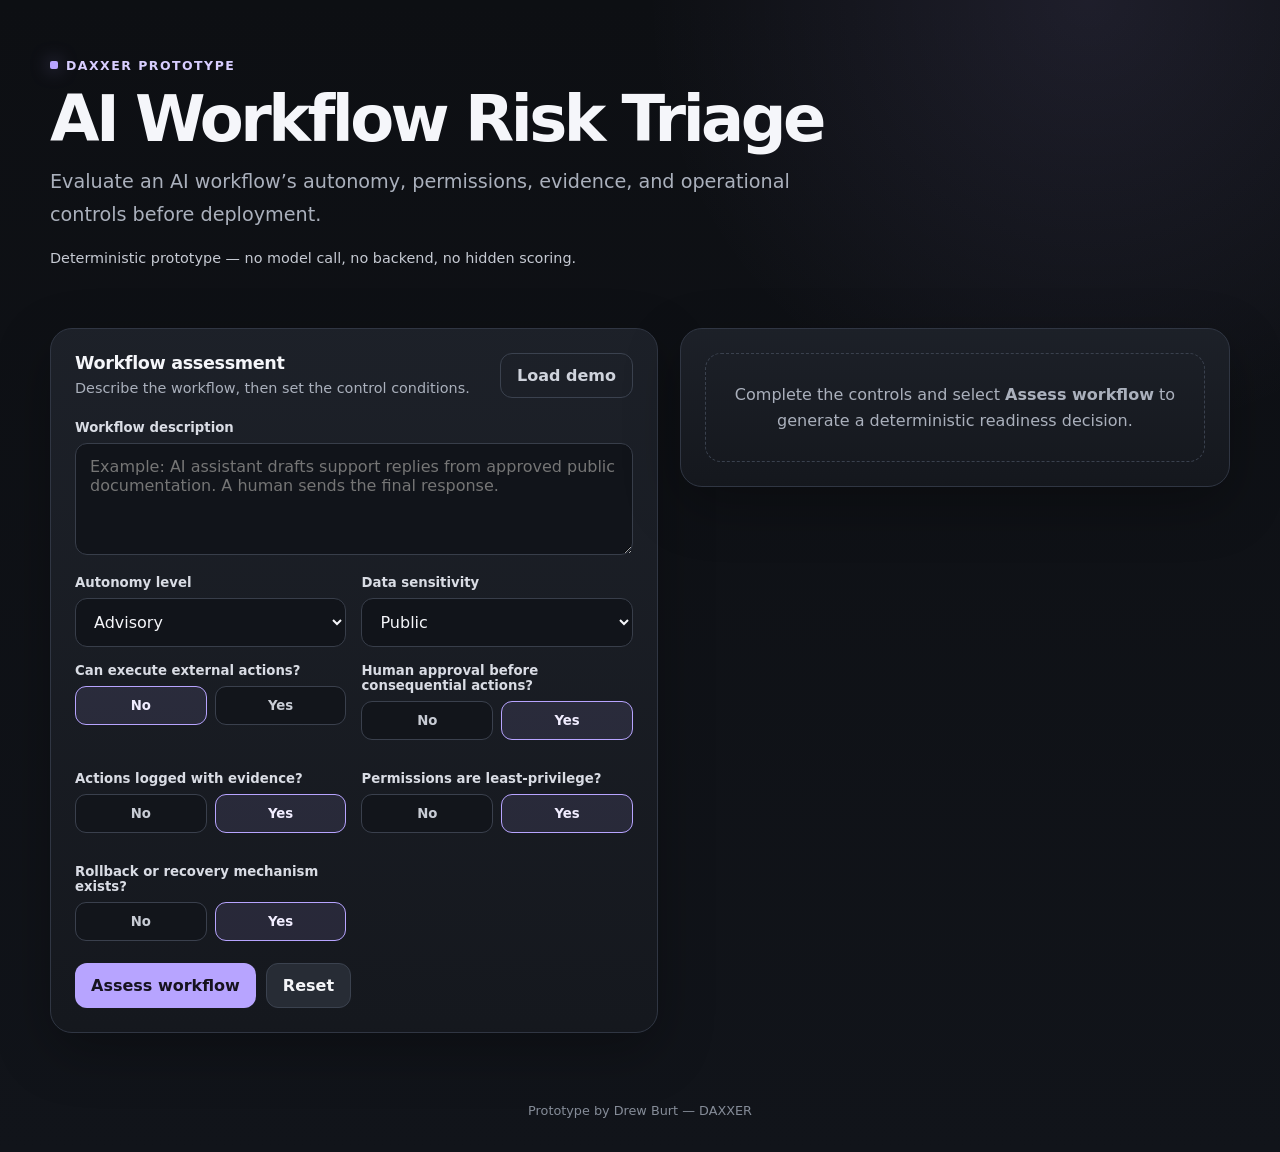
==== ai-workflow-risk-triage.html @ 96ed8adc "feat: add AI workflow risk triage prototype" ====
<!doctype html>
<html lang="en">
<head>
  <meta charset="utf-8" />
  <meta name="viewport" content="width=device-width, initial-scale=1" />
  <title>AI Workflow Risk Triage | DAXXER</title>
  <meta name="description" content="A deterministic prototype for evaluating AI workflow autonomy, permissions, evidence, and operational controls." />
  <style>
    :root{
      --bg:#0f1115;--panel:#171a20;--panel-2:#1e222a;--line:#303643;
      --text:#f5f6fa;--muted:#aab0bc;--lav:#b7a4ff;--lav-2:#d8ceff;
      --allow:#2f9e75;--review:#b88a2b;--halt:#9f3f52;--shadow:0 18px 55px rgba(0,0,0,.28)
    }
    *{box-sizing:border-box}
    html{scroll-behavior:smooth}
    body{
      margin:0;background:
      radial-gradient(circle at 85% 0%,rgba(183,164,255,.10),transparent 28%),
      linear-gradient(180deg,#0d0f13 0%,#11141a 100%);
      color:var(--text);font-family:Inter,ui-sans-serif,system-ui,-apple-system,BlinkMacSystemFont,"Segoe UI",sans-serif;
      min-height:100vh
    }
    .shell{width:min(1180px,calc(100% - 32px));margin:0 auto}
    header{padding:54px 0 26px}
    .eyebrow{display:inline-flex;gap:8px;align-items:center;color:var(--lav-2);font-size:.78rem;font-weight:800;letter-spacing:.12em;text-transform:uppercase}
    .dot{width:8px;height:8px;border-radius:2px;background:var(--lav);box-shadow:0 0 18px rgba(183,164,255,.5)}
    h1{font-size:clamp(2.25rem,5vw,4.9rem);line-height:.96;letter-spacing:-.055em;margin:16px 0 16px;max-width:850px}
    .lead{color:var(--muted);font-size:clamp(1rem,2vw,1.2rem);line-height:1.7;max-width:820px;margin:0}
    .notice{margin-top:18px;color:#c6cad3;font-size:.9rem}
    main{display:grid;grid-template-columns:minmax(0,1.05fr) minmax(340px,.95fr);gap:22px;padding:22px 0 70px}
    .card{background:linear-gradient(180deg,rgba(29,33,41,.98),rgba(21,24,30,.98));border:1px solid var(--line);border-radius:22px;box-shadow:var(--shadow)}
    .form-card{padding:24px}
    .result-card{padding:24px;position:sticky;top:18px;align-self:start}
    .section-head{display:flex;align-items:flex-start;justify-content:space-between;gap:16px;margin-bottom:20px}
    .section-head h2{font-size:1.1rem;margin:0 0 5px;letter-spacing:-.02em}
    .section-head p{margin:0;color:var(--muted);font-size:.9rem;line-height:1.5}
    label{display:block;color:#d9dce4;font-size:.83rem;font-weight:750;margin-bottom:8px}
    textarea,select{
      width:100%;border:1px solid #383e4a;background:#11141a;color:var(--text);border-radius:12px;
      padding:13px 14px;font:inherit;outline:none;transition:.18s border-color,.18s box-shadow
    }
    textarea{min-height:112px;resize:vertical}
    textarea:focus,select:focus{border-color:var(--lav);box-shadow:0 0 0 3px rgba(183,164,255,.12)}
    .grid{display:grid;grid-template-columns:1fr 1fr;gap:15px}
    .field{margin-bottom:16px}
    .toggle-row{display:grid;grid-template-columns:repeat(2,1fr);gap:8px}
    .toggle-row input{position:absolute;opacity:0;pointer-events:none}
    .toggle-row label{
      margin:0;padding:11px 12px;text-align:center;border:1px solid #3a404d;border-radius:11px;background:#12151b;
      color:#c8ccd5;cursor:pointer;transition:.16s
    }
    .toggle-row input:checked + label{border-color:var(--lav);background:rgba(183,164,255,.11);color:#f1edff}
    .actions{display:flex;gap:10px;flex-wrap:wrap;margin-top:6px}
    button{appearance:none;border:0;border-radius:12px;padding:12px 16px;font:inherit;font-weight:800;cursor:pointer;transition:.16s transform,.16s opacity,.16s background}
    button:hover{transform:translateY(-1px)}
    .primary{background:var(--lav);color:#17131f}
    .secondary{background:#272c35;color:#f4f5f8;border:1px solid #3b424f}
    .ghost{background:transparent;color:#cfd3dc;border:1px solid #3b424f}
    .score-wrap{display:grid;grid-template-columns:112px 1fr;gap:18px;align-items:center;margin:12px 0 22px}
    .score-ring{
      width:112px;height:112px;border-radius:50%;display:grid;place-items:center;
      background:conic-gradient(var(--lav) calc(var(--score) * 1%),#2a2f38 0);position:relative
    }
    .score-ring:before{content:"";position:absolute;inset:10px;background:#15181e;border-radius:50%}
    .score-number{position:relative;z-index:1;text-align:center}
    .score-number strong{display:block;font-size:1.8rem;line-height:1}
    .score-number span{font-size:.72rem;color:var(--muted)}
    .decision{font-size:clamp(1.8rem,4vw,3rem);font-weight:900;letter-spacing:-.04em;margin:0}
    .decision-sub{color:var(--muted);line-height:1.55;margin:7px 0 0;font-size:.92rem}
    .badge{display:inline-flex;align-items:center;border:1px solid currentColor;border-radius:999px;padding:6px 9px;font-size:.74rem;font-weight:850;letter-spacing:.08em;margin-bottom:10px}
    .allow{color:#67d2a9}.review{color:#e2b75f}.halt{color:#df7186}
    .divider{height:1px;background:var(--line);margin:22px 0}
    .list h3{font-size:.86rem;text-transform:uppercase;letter-spacing:.09em;color:#c9cdda;margin:0 0 12px}
    .item{padding:12px 13px;border:1px solid #313744;background:#12151a;border-radius:12px;margin-bottom:9px;line-height:1.5;font-size:.9rem;color:#dfe2e8}
    .item strong{color:#fff}
    .empty{border:1px dashed #3a414e;border-radius:16px;padding:28px 18px;color:var(--muted);text-align:center;line-height:1.6}
    .logic{margin-top:14px;color:#8f96a3;font-size:.78rem;line-height:1.55}
    footer{padding:0 0 34px;color:#858c98;font-size:.8rem;text-align:center}
    @media(max-width:880px){
      main{grid-template-columns:1fr}
      .result-card{position:static}
    }
    @media(max-width:600px){
      .shell{width:min(100% - 20px,1180px)}
      header{padding-top:34px}
      .grid{grid-template-columns:1fr}
      .form-card,.result-card{padding:18px;border-radius:18px}
      .score-wrap{grid-template-columns:92px 1fr}
      .score-ring{width:92px;height:92px}
    }
  </style>
</head>
<body>
  <div class="shell">
    <header>
      <div class="eyebrow"><span class="dot"></span>DAXXER Prototype</div>
      <h1>AI Workflow Risk Triage</h1>
      <p class="lead">Evaluate an AI workflow’s autonomy, permissions, evidence, and operational controls before deployment.</p>
      <p class="notice">Deterministic prototype — no model call, no backend, no hidden scoring.</p>
    </header>

    <main>
      <section class="card form-card" aria-labelledby="assessment-title">
        <div class="section-head">
          <div>
            <h2 id="assessment-title">Workflow assessment</h2>
            <p>Describe the workflow, then set the control conditions.</p>
          </div>
          <button class="ghost" id="demoBtn" type="button">Load demo</button>
        </div>

        <div class="field">
          <label for="description">Workflow description</label>
          <textarea id="description" placeholder="Example: AI assistant drafts support replies from approved public documentation. A human sends the final response."></textarea>
        </div>

        <div class="grid">
          <div class="field">
            <label for="autonomy">Autonomy level</label>
            <select id="autonomy">
              <option value="advisory">Advisory</option>
              <option value="assisted">Assisted</option>
              <option value="autonomous">Autonomous</option>
            </select>
          </div>
          <div class="field">
            <label for="sensitivity">Data sensitivity</label>
            <select id="sensitivity">
              <option value="public">Public</option>
              <option value="internal">Internal</option>
              <option value="confidential">Confidential</option>
              <option value="restricted">Restricted</option>
            </select>
          </div>
        </div>

        <div class="grid">
          <div class="field" data-name="external">
            <label>Can execute external actions?</label>
            <div class="toggle-row">
              <input id="external-no" type="radio" name="external" value="no" checked><label for="external-no">No</label>
              <input id="external-yes" type="radio" name="external" value="yes"><label for="external-yes">Yes</label>
            </div>
          </div>
          <div class="field" data-name="approval">
            <label>Human approval before consequential actions?</label>
            <div class="toggle-row">
              <input id="approval-no" type="radio" name="approval" value="no"><label for="approval-no">No</label>
              <input id="approval-yes" type="radio" name="approval" value="yes" checked><label for="approval-yes">Yes</label>
            </div>
          </div>
          <div class="field" data-name="logging">
            <label>Actions logged with evidence?</label>
            <div class="toggle-row">
              <input id="logging-no" type="radio" name="logging" value="no"><label for="logging-no">No</label>
              <input id="logging-yes" type="radio" name="logging" value="yes" checked><label for="logging-yes">Yes</label>
            </div>
          </div>
          <div class="field" data-name="least">
            <label>Permissions are least-privilege?</label>
            <div class="toggle-row">
              <input id="least-no" type="radio" name="least" value="no"><label for="least-no">No</label>
              <input id="least-yes" type="radio" name="least" value="yes" checked><label for="least-yes">Yes</label>
            </div>
          </div>
          <div class="field" data-name="rollback">
            <label>Rollback or recovery mechanism exists?</label>
            <div class="toggle-row">
              <input id="rollback-no" type="radio" name="rollback" value="no"><label for="rollback-no">No</label>
              <input id="rollback-yes" type="radio" name="rollback" value="yes" checked><label for="rollback-yes">Yes</label>
            </div>
          </div>
        </div>

        <div class="actions">
          <button class="primary" id="assessBtn" type="button">Assess workflow</button>
          <button class="secondary" id="resetBtn" type="button">Reset</button>
        </div>
      </section>

      <aside class="card result-card" aria-live="polite">
        <div id="emptyState" class="empty">
          Complete the controls and select <strong>Assess workflow</strong> to generate a deterministic readiness decision.
        </div>

        <div id="resultState" hidden>
          <div class="score-wrap">
            <div class="score-ring" id="scoreRing" style="--score:0">
              <div class="score-number"><strong id="scoreValue">0</strong><span>READINESS</span></div>
            </div>
            <div>
              <div class="badge review" id="decisionBadge">REVIEW</div>
              <p class="decision" id="decisionText">REVIEW</p>
              <p class="decision-sub" id="decisionSummary"></p>
            </div>
          </div>

          <div class="divider"></div>

          <div class="list">
            <h3>Why this decision?</h3>
            <div id="findings"></div>
          </div>

          <div class="divider"></div>

          <div class="list">
            <h3>Recommended controls</h3>
            <div id="controls"></div>
          </div>

          <p class="logic">Scoring begins at 100 and applies explicit penalties for higher autonomy, sensitive data, external action capability, and missing controls. Hard-stop combinations override the numeric score.</p>
        </div>
      </aside>
    </main>

    <footer>Prototype by Drew Burt — DAXXER</footer>
  </div>

  <script>
    const $ = (id) => document.getElementById(id);
    const selected = (name) => document.querySelector('input[name="' + name + '"]:checked').value;
    const setRadio = (name, value) => { document.querySelector('input[name="' + name + '"][value="' + value + '"]').checked = true; };

    function assess() {
      const state = {
        description: $("description").value.trim(),
        autonomy: $("autonomy").value,
        sensitivity: $("sensitivity").value,
        external: selected("external"),
        approval: selected("approval"),
        logging: selected("logging"),
        least: selected("least"),
        rollback: selected("rollback")
      };

      let score = 100;
      const findings = [];
      const controls = [];

      if (state.autonomy === "assisted") {
        score -= 10;
        findings.push("<strong>Assisted execution:</strong> the workflow can influence operational outcomes beyond pure advice.");
      }
      if (state.autonomy === "autonomous") {
        score -= 25;
        findings.push("<strong>Autonomous execution:</strong> higher blast radius requires stronger preventive and recovery controls.");
      }

      if (state.sensitivity === "internal") score -= 5;
      if (state.sensitivity === "confidential") {
        score -= 15;
        findings.push("<strong>Confidential data:</strong> data handling and access boundaries are material to release readiness.");
      }
      if (state.sensitivity === "restricted") {
        score -= 25;
        findings.push("<strong>Restricted data:</strong> the workflow carries elevated confidentiality and access-control risk.");
      }

      if (state.external === "yes") {
        score -= 20;
        findings.push("<strong>External action capability:</strong> mistakes can propagate outside the controlled workspace.");
      }

      if (state.approval === "no") {
        score -= state.external === "yes" ? 25 : 10;
        findings.push("<strong>No human approval gate:</strong> consequential execution is not explicitly intercepted.");
        controls.push("Add a human approval gate for consequential or externally visible actions.");
      } else {
        findings.push("<strong>Human approval present:</strong> consequential actions have an explicit review boundary.");
      }

      if (state.logging === "no") {
        score -= 15;
        findings.push("<strong>Insufficient evidence capture:</strong> actions may be difficult to reconstruct or audit.");
        controls.push("Record normalized inputs, decision rationale, action result, and timestamped evidence.");
      } else {
        findings.push("<strong>Evidence logging present:</strong> execution can be reconstructed and reviewed.");
      }

      if (state.least === "no") {
        score -= 15;
        findings.push("<strong>Permissions are too broad:</strong> available capability may exceed workflow necessity.");
        controls.push("Reduce credentials, scopes, tools, and data access to the minimum required capability set.");
      } else {
        findings.push("<strong>Least-privilege permissions present:</strong> capability is bounded to the workflow need.");
      }

      if (state.rollback === "no") {
        score -= 10;
        findings.push("<strong>No recovery path:</strong> harmful or incorrect changes may be difficult to reverse.");
        controls.push("Define rollback, compensating actions, or a tested recovery procedure before release.");
      } else {
        findings.push("<strong>Recovery control present:</strong> the workflow has a defined reversal or remediation path.");
      }

      score = Math.max(0, Math.min(100, score));

      const hardHalt =
        (state.sensitivity === "restricted" && state.autonomy === "autonomous" && state.external === "yes" && state.approval === "no") ||
        (state.external === "yes" && state.approval === "no" && state.logging === "no") ||
        (state.autonomy === "autonomous" && state.external === "yes" && state.least === "no" && state.rollback === "no");

      let decision = "REVIEW";
      if (hardHalt || score < 45) decision = "HALT";
      else if (score >= 80 && !(state.external === "yes" && state.approval === "no")) decision = "ALLOW";

      if (controls.length === 0) {
        if (decision === "ALLOW") controls.push("Maintain current control coverage and re-assess when autonomy, permissions, data class, or external actions change.");
        else controls.push("Validate the workflow boundary and document owner-approved release criteria before deployment.");
      }

      const topFindings = findings.slice(0,5);
      const topControls = controls.slice(0,5);

      $("scoreValue").textContent = score;
      $("scoreRing").style.setProperty("--score", score);
      $("decisionText").textContent = decision;
      $("decisionBadge").textContent = decision;
      $("decisionBadge").className = "badge " + decision.toLowerCase();
      $("decisionSummary").textContent =
        decision === "ALLOW" ? "Current inputs indicate a controlled, lower-risk release posture." :
        decision === "REVIEW" ? "Material risk or control gaps require owner review before release." :
        "A high-risk combination or severe control deficit should block release until remediated.";

      $("findings").innerHTML = topFindings.map(x => '<div class="item">' + x + '</div>').join("");
      $("controls").innerHTML = topControls.map(x => '<div class="item">' + x + '</div>').join("");
      $("emptyState").hidden = true;
      $("resultState").hidden = false;
    }

    function loadDemo() {
      $("description").value = "AI assistant summarizes approved public product documentation and drafts internal release notes. It cannot publish or modify external systems.";
      $("autonomy").value = "advisory";
      $("sensitivity").value = "public";
      setRadio("external","no");
      setRadio("approval","yes");
      setRadio("logging","yes");
      setRadio("least","yes");
      setRadio("rollback","yes");
      assess();
    }

    function reset() {
      $("description").value = "";
      $("autonomy").value = "advisory";
      $("sensitivity").value = "public";
      setRadio("external","no");
      setRadio("approval","yes");
      setRadio("logging","yes");
      setRadio("least","yes");
      setRadio("rollback","yes");
      $("resultState").hidden = true;
      $("emptyState").hidden = false;
    }

    $("assessBtn").addEventListener("click", assess);
    $("demoBtn").addEventListener("click", loadDemo);
    $("resetBtn").addEventListener("click", reset);
  </script>
</body>
</html>
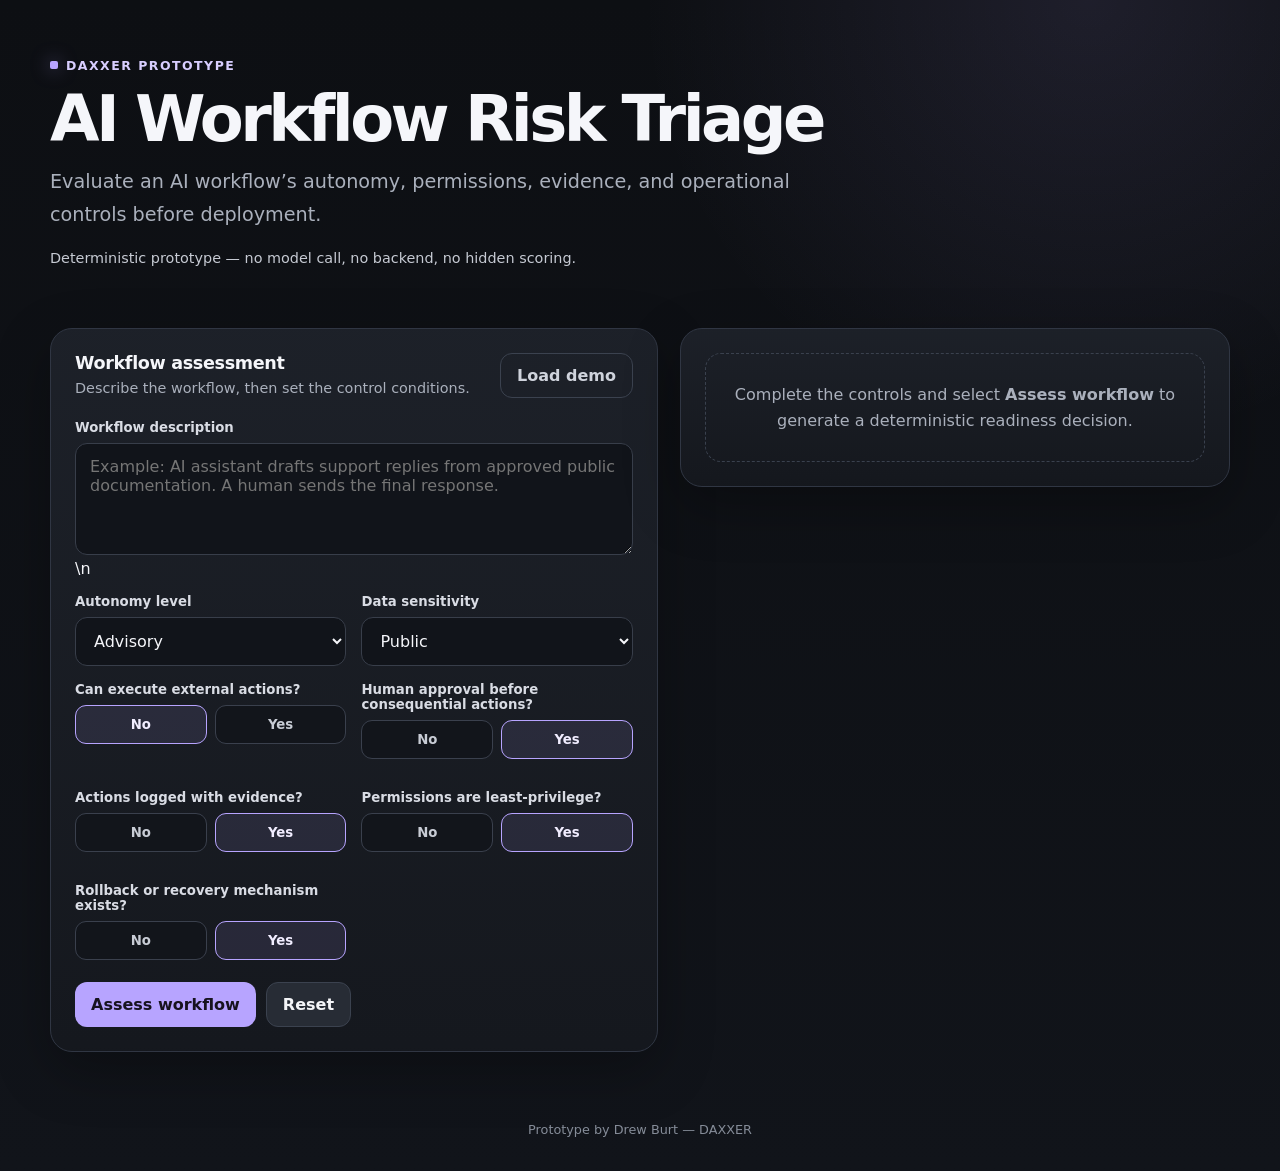
==== commit d95fc0a7: "fix: validate workflow input and prioritize risk findings" ====
--- a/ai-workflow-risk-triage.html
+++ b/ai-workflow-risk-triage.html
@@ -74,7 +74,7 @@
     .item{padding:12px 13px;border:1px solid #313744;background:#12151a;border-radius:12px;margin-bottom:9px;line-height:1.5;font-size:.9rem;color:#dfe2e8}
     .item strong{color:#fff}
     .empty{border:1px dashed #3a414e;border-radius:16px;padding:28px 18px;color:var(--muted);text-align:center;line-height:1.6}
-    .logic{margin-top:14px;color:#8f96a3;font-size:.78rem;line-height:1.55}
+    .logic{margin-top:14px;color:#8f96a3;font-size:.78rem;line-height:1.55}\n    .invalid{border-color:#9f3f52!important;box-shadow:0 0 0 3px rgba(159,63,82,.14)!important}\n    .error{margin:7px 0 0;color:#df7186;font-size:.8rem}
     footer{padding:0 0 34px;color:#858c98;font-size:.8rem;text-align:center}
     @media(max-width:880px){
       main{grid-template-columns:1fr}
@@ -111,7 +111,7 @@
 
         <div class="field">
           <label for="description">Workflow description</label>
-          <textarea id="description" placeholder="Example: AI assistant drafts support replies from approved public documentation. A human sends the final response."></textarea>
+          <textarea id="description" placeholder="Example: AI assistant drafts support replies from approved public documentation. A human sends the final response."></textarea>\n          <p class="error" id="descriptionError" hidden>Describe the workflow before running the assessment.</p>
         </div>
 
         <div class="grid">
@@ -234,64 +234,74 @@
         rollback: selected("rollback")
       };
 
+      if (!state.description) {
+        $("description").classList.add("invalid");
+        $("descriptionError").hidden = false;
+        $("description").focus();
+        return;
+      }
+      $("description").classList.remove("invalid");
+      $("descriptionError").hidden = true;
+
       let score = 100;
-      const findings = [];
+      const risks = [];
+      const strengths = [];
       const controls = [];
 
       if (state.autonomy === "assisted") {
         score -= 10;
-        findings.push("<strong>Assisted execution:</strong> the workflow can influence operational outcomes beyond pure advice.");
+        risks.push("<strong>Assisted execution:</strong> the workflow can influence operational outcomes beyond pure advice.");
       }
       if (state.autonomy === "autonomous") {
         score -= 25;
-        findings.push("<strong>Autonomous execution:</strong> higher blast radius requires stronger preventive and recovery controls.");
+        risks.push("<strong>Autonomous execution:</strong> higher blast radius requires stronger preventive and recovery controls.");
       }
 
       if (state.sensitivity === "internal") score -= 5;
       if (state.sensitivity === "confidential") {
         score -= 15;
-        findings.push("<strong>Confidential data:</strong> data handling and access boundaries are material to release readiness.");
+        risks.push("<strong>Confidential data:</strong> data handling and access boundaries are material to release readiness.");
       }
       if (state.sensitivity === "restricted") {
         score -= 25;
-        findings.push("<strong>Restricted data:</strong> the workflow carries elevated confidentiality and access-control risk.");
+        risks.push("<strong>Restricted data:</strong> the workflow carries elevated confidentiality and access-control risk.");
       }
 
       if (state.external === "yes") {
         score -= 20;
-        findings.push("<strong>External action capability:</strong> mistakes can propagate outside the controlled workspace.");
+        risks.push("<strong>External action capability:</strong> mistakes can propagate outside the controlled workspace.");
       }
 
       if (state.approval === "no") {
         score -= state.external === "yes" ? 25 : 10;
-        findings.push("<strong>No human approval gate:</strong> consequential execution is not explicitly intercepted.");
+        risks.push("<strong>No human approval gate:</strong> consequential execution is not explicitly intercepted.");
         controls.push("Add a human approval gate for consequential or externally visible actions.");
       } else {
-        findings.push("<strong>Human approval present:</strong> consequential actions have an explicit review boundary.");
+        strengths.push("<strong>Human approval present:</strong> consequential actions have an explicit review boundary.");
       }
 
       if (state.logging === "no") {
         score -= 15;
-        findings.push("<strong>Insufficient evidence capture:</strong> actions may be difficult to reconstruct or audit.");
+        risks.push("<strong>Insufficient evidence capture:</strong> actions may be difficult to reconstruct or audit.");
         controls.push("Record normalized inputs, decision rationale, action result, and timestamped evidence.");
       } else {
-        findings.push("<strong>Evidence logging present:</strong> execution can be reconstructed and reviewed.");
+        strengths.push("<strong>Evidence logging present:</strong> execution can be reconstructed and reviewed.");
       }
 
       if (state.least === "no") {
         score -= 15;
-        findings.push("<strong>Permissions are too broad:</strong> available capability may exceed workflow necessity.");
+        risks.push("<strong>Permissions are too broad:</strong> available capability may exceed workflow necessity.");
         controls.push("Reduce credentials, scopes, tools, and data access to the minimum required capability set.");
       } else {
-        findings.push("<strong>Least-privilege permissions present:</strong> capability is bounded to the workflow need.");
+        strengths.push("<strong>Least-privilege permissions present:</strong> capability is bounded to the workflow need.");
       }
 
       if (state.rollback === "no") {
         score -= 10;
-        findings.push("<strong>No recovery path:</strong> harmful or incorrect changes may be difficult to reverse.");
+        risks.push("<strong>No recovery path:</strong> harmful or incorrect changes may be difficult to reverse.");
         controls.push("Define rollback, compensating actions, or a tested recovery procedure before release.");
       } else {
-        findings.push("<strong>Recovery control present:</strong> the workflow has a defined reversal or remediation path.");
+        strengths.push("<strong>Recovery control present:</strong> the workflow has a defined reversal or remediation path.");
       }
 
       score = Math.max(0, Math.min(100, score));
@@ -310,7 +320,7 @@
         else controls.push("Validate the workflow boundary and document owner-approved release criteria before deployment.");
       }
 
-      const topFindings = findings.slice(0,5);
+      const topFindings = [...risks, ...strengths].slice(0,5);
       const topControls = controls.slice(0,5);
 
       $("scoreValue").textContent = score;
@@ -343,6 +353,8 @@
 
     function reset() {
       $("description").value = "";
+      $("description").classList.remove("invalid");
+      $("descriptionError").hidden = true;
       $("autonomy").value = "advisory";
       $("sensitivity").value = "public";
       setRadio("external","no");
